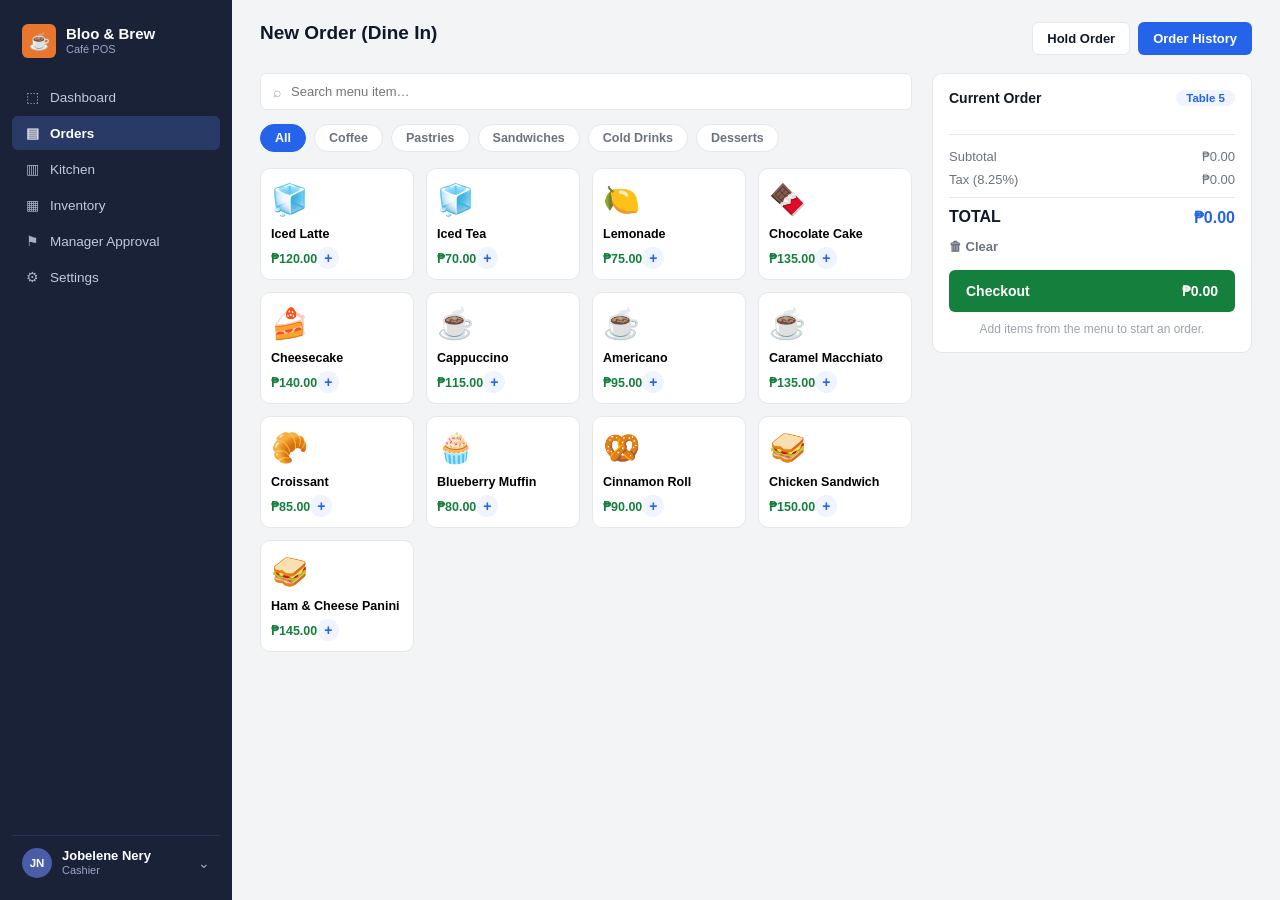
==== Bloom-and-Blew_Cafe/index.html @ b284f9ac "First clean commit" ====
<!DOCTYPE html>
<html lang="en">
<head>
<meta charset="UTF-8">
<meta name="viewport" content="width=device-width, initial-scale=1.0">
<title>Bloo &amp; Brew Café — POS</title>
<link rel="stylesheet" href="style.css">

<!--
  =========================================================================
  BLOO & BREW CAFÉ — POS / RESTAURANT MANAGEMENT MOCKUP
  =========================================================================
  A clickable, front-end-only mockup matching the supplied reference
  layout: a fixed left sidebar plus five main views, switched via simple
  client-side routing (no page reloads, no backend, no build step).

  Pages (see <main id="app">):
    1. #page-orders     -> New Order (Dine In)   — POS / Ordering module
    2. #page-detail      -> Order Details         — single order drill-down
    3. #page-kitchen      -> Kitchen Queue          — Kitchen Order Display module
    4. #page-inventory    -> Inventory              — Inventory Management module
    5. #page-approval     -> Manager Approval        — Approval Workflow module

  Sidebar items with a data-page attribute switch pages via script.js.
  "Order Details" is reached by clicking an order row/card, not from the
  sidebar directly, matching the reference's breadcrumb-style navigation.
  =========================================================================
-->
</head>
<body>

  <div class="app-shell">

    <!-- ===================================================================
         SIDEBAR
         =================================================================== -->
    <aside class="sidebar">
      <div class="brand">
        <span class="brand-icon">☕</span>
        <div class="brand-text">
          <span class="brand-name">Bloo &amp; Brew</span>
          <span class="brand-sub">Café POS</span>
        </div>
      </div>

      <nav class="nav">
        <button class="nav-item" data-page="dashboard">
          <span class="nav-icon">⬚</span> Dashboard
        </button>
        <button class="nav-item active" data-page="orders">
          <span class="nav-icon">▤</span> Orders
        </button>
        <button class="nav-item" data-page="kitchen">
          <span class="nav-icon">▥</span> Kitchen
        </button>
        <button class="nav-item" data-page="inventory">
          <span class="nav-icon">▦</span> Inventory
        </button>
        <button class="nav-item" data-page="approval">
          <span class="nav-icon">⚑</span> Manager Approval
          <span class="nav-badge" id="approval-badge">2</span>
        </button>
        <button class="nav-item" data-page="settings">
          <span class="nav-icon">⚙</span> Settings
        </button>
      </nav>

      <div class="sidebar-user">
        <span class="user-avatar">JN</span>
        <div class="user-text">
          <span class="user-name">Jobelene Nery</span>
          <span class="user-role">Cashier</span>
        </div>
        <span class="user-caret">⌄</span>
      </div>
    </aside>

    <!-- ===================================================================
         MAIN CONTENT — one section per page, toggled by script.js
         =================================================================== -->
    <main id="app" class="main">

      <!-- ============================== PAGE 1: NEW ORDER ============================== -->
      <section id="page-orders" class="page visible">
        <header class="page-header">
          <h1>New Order (Dine In)</h1>
          <div class="page-header-actions">
            <button class="btn btn-outline">Hold Order</button>
            <button class="btn btn-primary">Order History</button>
          </div>
        </header>

        <div class="order-layout">
          <!-- Menu column -->
          <div class="menu-col">
            <div class="search-bar">
              <span class="search-icon">⌕</span>
              <input type="text" placeholder="Search menu item…" id="menu-search">
            </div>

            <div class="category-pills">
              <button class="pill active" data-cat="All">All</button>
              <button class="pill" data-cat="Coffee">Coffee</button>
              <button class="pill" data-cat="Pastries">Pastries</button>
              <button class="pill" data-cat="Sandwiches">Sandwiches</button>
              <button class="pill" data-cat="Cold Drinks">Cold Drinks</button>
              <button class="pill" data-cat="Desserts">Desserts</button>
            </div>

            <div class="menu-grid" id="menu-grid"><!-- populated by script.js --></div>
          </div>

          <!-- Current order column -->
          <div class="order-col">
            <div class="order-col-head">
              <span>Current Order</span>
              <span class="table-chip">Table 5</span>
            </div>

            <div class="order-items" id="order-items"><!-- populated by script.js --></div>

            <div class="order-totals">
              <div class="total-row"><span>Subtotal</span><span id="subtotal">₱0.00</span></div>
              <div class="total-row"><span>Tax (8.25%)</span><span id="tax">₱0.00</span></div>
              <div class="total-row grand"><span>TOTAL</span><span id="grand-total">₱0.00</span></div>
            </div>

            <button class="btn btn-text-only" id="clear-order">🗑 Clear</button>
            <button class="btn btn-checkout" id="checkout-btn">Checkout <span id="checkout-total">₱0.00</span></button>
            <p class="cart-hint" id="cart-hint">Add items from the menu to start an order.</p>
          </div>
        </div>
      </section>

      <!-- ===================================================================
           CASH PAYMENT MODAL
           Opened by the Checkout button. Cash is the only payment method
           wired up end-to-end for this system; entering a tendered amount
           computes change live and confirms the order on submit.
           =================================================================== -->
      <div class="modal-overlay" id="payment-modal">
        <div class="modal-card">
          <div class="modal-head">
            <h2>Cash Payment</h2>
            <button class="modal-close" id="modal-close">✕</button>
          </div>

          <div class="modal-total-row">
            <span>Amount Due</span>
            <span id="modal-total">₱0.00</span>
          </div>

          <label class="modal-label" for="cash-tendered">Cash Tendered</label>
          <input type="number" id="cash-tendered" class="modal-input" placeholder="0.00" min="0" step="0.01">

          <div class="quick-cash-row" id="quick-cash-row"><!-- populated by script.js --></div>

          <div class="modal-total-row change-row">
            <span>Change</span>
            <span id="modal-change">₱0.00</span>
          </div>

          <p class="modal-error" id="modal-error"></p>

          <button class="btn btn-checkout" id="confirm-payment-btn">Confirm Payment &amp; Send to Kitchen</button>
        </div>
      </div>

      <!-- ============================== PAGE 2: ORDER DETAILS ============================== -->
      <section id="page-detail" class="page">
        <header class="page-header">
          <div>
            <button class="back-link" data-page="orders">← Order Details</button>
            <p class="breadcrumb">Orders &gt; Order Details</p>
          </div>
          <div class="page-header-actions">
            <button class="btn btn-outline">🖶 Print</button>
            <button class="btn btn-outline">⋮ More</button>
          </div>
        </header>

        <div class="detail-layout">
          <div class="detail-main">
            <div class="card">
              <div class="detail-top">
                <div>
                  <div class="detail-order-id">
                    Order #<span id="detail-order-id">—</span> <span class="status-pill" id="detail-status-pill">—</span>
                  </div>
                  <p class="detail-meta">🍽 Dine In · <span id="detail-table">—</span> · Cashier: Jobelene Nery</p>
                  <p class="detail-meta">📅 <span id="detail-datetime">—</span></p>
                </div>
                <div class="detail-customer">
                  <span class="detail-label">Customer</span>
                  <span class="detail-customer-name">Walk-in Customer</span>
                </div>
              </div>
            </div>

            <div class="card">
              <h3 class="card-title">Order Items</h3>
              <table class="items-table">
                <thead>
                  <tr><th>Item</th><th>Qty</th><th>Unit Price</th><th>Amount</th></tr>
                </thead>
                <tbody id="detail-items-body"><!-- populated by script.js --></tbody>
              </table>
            </div>

            <div class="two-col">
              <div class="card">
                <h3 class="card-title">Notes</h3>
                <p class="muted">No special notes.</p>
              </div>
              <div class="card">
                <h3 class="card-title">Payment</h3>
                <p class="muted" id="detail-payment-info">No payment yet.</p>
              </div>
            </div>
          </div>

          <div class="detail-side">
            <div class="card">
              <h3 class="card-title">Payment Status <span class="status-pill" id="detail-payment-pill">—</span></h3>
              <div class="total-row"><span>Subtotal</span><span id="detail-subtotal">₱0.00</span></div>
              <div class="total-row"><span>Tax (8.25%)</span><span id="detail-tax">₱0.00</span></div>
              <div class="total-row grand"><span>TOTAL</span><span id="detail-total">₱0.00</span></div>
            </div>

            <div class="card">
              <h3 class="card-title">Order Status</h3>
              <ul class="status-timeline" id="detail-status-timeline">
                <!-- populated by script.js -->
              </ul>
            </div>

            <button class="btn btn-cancel">Cancel Order</button>
          </div>
        </div>
      </section>

      <!-- ============================== PAGE 3: KITCHEN QUEUE ============================== -->
      <section id="page-kitchen" class="page">
        <header class="page-header">
          <h1>☕ Kitchen Queue</h1>
          <div class="page-header-actions">
            <button class="btn btn-outline">Filter ⌄</button>
            <button class="btn btn-icon">🔊</button>
          </div>
        </header>

        <div class="queue-filter-pills">
          <button class="pill active" data-filter="All">All (<span id="count-all">0</span>)</button>
          <button class="pill pill-new" data-filter="sent_to_kitchen">New (<span id="count-new">0</span>)</button>
          <button class="pill pill-prep" data-filter="preparing">Preparing (<span id="count-prep">0</span>)</button>
          <button class="pill pill-ready" data-filter="ready">Ready (<span id="count-ready">0</span>)</button>
        </div>

        <div class="kitchen-grid" id="kitchen-grid"><!-- populated by script.js --></div>

        <p class="last-updated">Last updated: <span id="kitchen-updated">—</span> 🔄</p>
      </section>

      <!-- ============================== PAGE 4: INVENTORY ============================== -->
      <section id="page-inventory" class="page">
        <header class="page-header">
          <h1>📦 Inventory</h1>
          <div class="page-header-actions">
            <button class="btn btn-primary">+ Add Item</button>
          </div>
        </header>

        <div class="queue-filter-pills">
          <button class="pill active" data-invfilter="All">All Items</button>
          <button class="pill pill-low" data-invfilter="Low Stock">Low Stock (<span id="count-low">0</span>)</button>
          <button class="pill pill-out" data-invfilter="Out of Stock">Out of Stock (<span id="count-out">0</span>)</button>
        </div>

        <div class="card">
          <table class="items-table inventory-table">
            <thead>
              <tr><th>Item</th><th>Category</th><th>Stock</th><th>Unit</th><th>Status</th></tr>
            </thead>
            <tbody id="inventory-body"><!-- populated by script.js --></tbody>
          </table>
        </div>

        <a href="#" class="report-link">📊 View Inventory Report</a>
      </section>

      <!-- ============================== PAGE 5: MANAGER APPROVAL ============================== -->
      <section id="page-approval" class="page">
        <header class="page-header">
          <h1>⚑ Manager Approval <span class="nav-badge inline-badge" id="approval-page-badge">0</span></h1>
          <button class="btn btn-icon" id="approval-refresh">🔄</button>
        </header>

        <div class="queue-filter-pills">
          <button class="pill pill-needed active" data-appfilter="needed">Approval Needed (<span id="count-needed">0</span>)</button>
          <button class="pill pill-approved" data-appfilter="approved">Approved (<span id="count-approved">0</span>)</button>
        </div>

        <div class="approval-list" id="approval-list"><!-- populated by script.js --></div>

        <a href="#" class="report-link">View All Alerts</a>
      </section>

      <!-- ============================== PLACEHOLDER PAGES ============================== -->
      <section id="page-dashboard" class="page">
        <header class="page-header"><h1>Dashboard</h1></header>
        <div class="card"><p class="muted">Dashboard view is not part of this mockup's scope.</p></div>
      </section>
      <section id="page-reports" class="page">
        <header class="page-header"><h1>Reports</h1></header>
        <div class="card"><p class="muted">Reports view is not part of this mockup's scope.</p></div>
      </section>
      <section id="page-customers" class="page">
        <header class="page-header"><h1>Customers</h1></header>
        <div class="card"><p class="muted">Customers view is not part of this mockup's scope.</p></div>
      </section>
      <section id="page-settings" class="page">
        <header class="page-header"><h1>Settings</h1></header>
        <div class="card"><p class="muted">Settings view is not part of this mockup's scope.</p></div>
      </section>

    </main>
  </div>

  <script src="db.js"></script>
  <script src="script.js"></script>
</body>
</html>
---- Bloom-and-Blew_Cafe/style.css ----
/* ===========================================================================
   BLOO & BREW CAFÉ — POS MOCKUP STYLES
   ===========================================================================
   Structure:
     1. Design tokens
     2. App shell / sidebar
     3. Page header + shared components (buttons, cards, pills, tables)
     4. Page 1: New Order
     5. Page 2: Order Details
     6. Page 3: Kitchen Queue
     7. Page 4: Inventory
     8. Page 5: Manager Approval
   =========================================================================== */

:root {
  --bg-page: #F3F4F6;
  --bg-surface: #FFFFFF;
  --bg-muted: #F8F9FA;
  --border: #E5E7EB;
  --text-primary: #111827;
  --text-secondary: #6B7280;
  --text-tertiary: #9CA3AF;

  --navy: #1A2238;
  --navy-light: #232C47;

  --accent: #2563EB;
  --accent-bg: #EFF4FF;

  --success: #15803D;
  --success-bg: #DCFCE7;

  --warning: #B45309;
  --warning-bg: #FEF3C7;

  --danger: #B91C1C;
  --danger-bg: #FEE2E2;

  --radius-sm: 6px;
  --radius-md: 10px;
  --radius-lg: 14px;
}

* { box-sizing: border-box; }

body {
  margin: 0;
  background: var(--bg-page);
  color: var(--text-primary);
  font-family: -apple-system, "Segoe UI", Roboto, Helvetica, Arial, sans-serif;
  font-size: 14px;
}

/* ---------------------------------------------------------------------
   2. APP SHELL / SIDEBAR
   --------------------------------------------------------------------- */
.app-shell {
  display: flex;
  min-height: 100vh;
}

.sidebar {
  width: 232px;
  flex-shrink: 0;
  background: var(--navy);
  color: #fff;
  display: flex;
  flex-direction: column;
  padding: 18px 12px;
}

.brand {
  display: flex;
  align-items: center;
  gap: 10px;
  padding: 6px 10px 22px;
}
.brand-icon {
  width: 34px; height: 34px;
  border-radius: var(--radius-sm);
  background: #E8762C;
  display: flex; align-items: center; justify-content: center;
  font-size: 17px;
}
.brand-text { display: flex; flex-direction: column; line-height: 1.2; }
.brand-name { font-weight: 700; font-size: 15px; }
.brand-sub { font-size: 11px; color: #9CA6C5; }

.nav { display: flex; flex-direction: column; gap: 2px; flex: 1; }
.nav-item {
  display: flex; align-items: center; gap: 10px;
  width: 100%;
  text-align: left;
  background: transparent;
  border: none;
  color: #C3C9DC;
  padding: 9px 12px;
  border-radius: var(--radius-sm);
  font-size: 13.5px;
  cursor: pointer;
  position: relative;
  white-space: nowrap;
}
.nav-item:hover { background: var(--navy-light); color: #fff; }
.nav-item.active { background: #2A3A66; color: #fff; font-weight: 600; }
.nav-icon { width: 16px; display: inline-block; text-align: center; opacity: 0.85; }
.nav-badge {
  margin-left: auto;
  background: #DC2626;
  color: #fff;
  font-size: 11px;
  font-weight: 700;
  border-radius: 999px;
  padding: 1px 7px;
}

.sidebar-user {
  display: flex; align-items: center; gap: 10px;
  padding: 12px 10px 4px;
  border-top: 1px solid #2A3357;
  margin-top: 10px;
}
.user-avatar {
  width: 30px; height: 30px;
  border-radius: 50%;
  background: #4B5DA8;
  display: flex; align-items: center; justify-content: center;
  font-size: 11.5px; font-weight: 700;
  flex-shrink: 0;
}
.user-text { display: flex; flex-direction: column; line-height: 1.25; flex: 1; min-width: 0; }
.user-name { font-size: 13px; font-weight: 600; color: #fff; }
.user-role { font-size: 11px; color: #9CA6C5; }
.user-caret { color: #9CA6C5; }

/* ---------------------------------------------------------------------
   3. MAIN / SHARED COMPONENTS
   --------------------------------------------------------------------- */
.main { flex: 1; padding: 22px 28px; min-width: 0; }

.page { display: none; }
.page.visible { display: block; }

.page-header {
  display: flex;
  justify-content: space-between;
  align-items: flex-start;
  margin-bottom: 18px;
  gap: 12px;
  flex-wrap: wrap;
}
.page-header h1 { font-size: 19px; font-weight: 700; margin: 0; }
.page-header-actions { display: flex; gap: 8px; }

.back-link {
  background: none; border: none; cursor: pointer;
  font-size: 19px; font-weight: 700; color: var(--text-primary);
  padding: 0; display: flex; align-items: center; gap: 6px;
}
.breadcrumb { font-size: 12px; color: var(--text-tertiary); margin: 2px 0 0; }

.btn {
  font-size: 13px;
  font-weight: 600;
  border-radius: var(--radius-sm);
  padding: 8px 14px;
  cursor: pointer;
  border: 1px solid transparent;
  display: inline-flex; align-items: center; gap: 6px;
}
.btn-outline { background: #fff; border-color: var(--border); color: var(--text-primary); }
.btn-primary { background: var(--accent); color: #fff; }
.btn-icon { background: #fff; border-color: var(--border); padding: 8px 10px; }
.btn-cancel { background: #fff; border-color: #FCA5A5; color: var(--danger); width: 100%; padding: 10px; }
.btn-text-only { background: none; border: none; color: var(--text-secondary); padding: 8px 0; }

.card {
  background: var(--bg-surface);
  border: 1px solid var(--border);
  border-radius: var(--radius-md);
  padding: 16px 18px;
  margin-bottom: 16px;
}
.card-title { font-size: 14px; font-weight: 700; margin: 0 0 10px; display: flex; align-items: center; gap: 8px; }
.muted { color: var(--text-secondary); font-size: 13px; margin: 0; }

.pill {
  background: #fff;
  border: 1px solid var(--border);
  color: var(--text-secondary);
  font-size: 12.5px;
  font-weight: 600;
  padding: 6px 14px;
  border-radius: 999px;
  cursor: pointer;
}
.pill.active { background: var(--accent); color: #fff; border-color: var(--accent); }
.pill-new.active, .pill-new { color: var(--warning); }
.pill-prep.active, .pill-prep { color: var(--accent); }
.pill-ready.active, .pill-ready { color: var(--success); }
.pill-low.active, .pill-low { color: var(--warning); }
.pill-out.active, .pill-out { color: var(--danger); }
.pill-needed.active { background: var(--danger); border-color: var(--danger); }
.pill-approved.active { background: var(--success); border-color: var(--success); }

.queue-filter-pills, .category-pills { display: flex; gap: 8px; margin-bottom: 16px; flex-wrap: wrap; }

.items-table { width: 100%; border-collapse: collapse; font-size: 13px; }
.items-table th {
  text-align: left;
  color: var(--text-tertiary);
  font-weight: 600;
  font-size: 11.5px;
  text-transform: uppercase;
  letter-spacing: 0.02em;
  padding: 8px 10px;
  border-bottom: 1px solid var(--border);
}
.items-table td { padding: 10px 10px; border-bottom: 1px solid var(--border); }
.items-table tr:last-child td { border-bottom: none; }

.status-pill {
  display: inline-block;
  font-size: 11px;
  font-weight: 700;
  padding: 2px 10px;
  border-radius: 999px;
  margin-left: 8px;
}
.status-progress { background: var(--accent-bg); color: var(--accent); }
.status-unpaid { background: var(--warning-bg); color: var(--warning); }
.status-paid { background: var(--success-bg); color: var(--success); }
.status-instock { background: var(--success-bg); color: var(--success); }
.status-lowstock { background: var(--warning-bg); color: var(--warning); }
.status-outofstock { background: var(--danger-bg); color: var(--danger); }

.report-link { color: var(--accent); font-size: 13px; font-weight: 600; text-decoration: none; }

.nav-badge.inline-badge { vertical-align: middle; margin-left: 6px; }

/* ---------------------------------------------------------------------
   4. PAGE 1 — NEW ORDER
   --------------------------------------------------------------------- */
.order-layout { display: grid; grid-template-columns: 1fr 320px; gap: 20px; align-items: start; }

.search-bar {
  display: flex; align-items: center; gap: 8px;
  background: #fff; border: 1px solid var(--border); border-radius: var(--radius-sm);
  padding: 9px 12px; margin-bottom: 14px;
}
.search-icon { color: var(--text-tertiary); }
.search-bar input { border: none; outline: none; flex: 1; font-size: 13px; background: transparent; }

.menu-grid { display: grid; grid-template-columns: repeat(4, 1fr); gap: 12px; }
.menu-item {
  background: #fff; border: 1px solid var(--border); border-radius: var(--radius-md);
  padding: 10px; cursor: pointer; text-align: left;
  display: flex; flex-direction: column; gap: 6px;
}
.menu-item:hover { border-color: var(--accent); }
.menu-item-emoji { font-size: 30px; line-height: 1; text-align: center; padding: 6px 0; }
.menu-item-name { font-size: 12.5px; font-weight: 600; }
.menu-item-row { display: flex; justify-content: space-between; align-items: center; }
.menu-item-price { color: var(--success); font-size: 12.5px; font-weight: 700; }
.menu-item-add {
  width: 22px; height: 22px; border-radius: 50%;
  background: var(--accent-bg); color: var(--accent);
  display: flex; align-items: center; justify-content: center;
  font-weight: 700; font-size: 14px;
}

.order-col {
  background: #fff; border: 1px solid var(--border); border-radius: var(--radius-md);
  padding: 16px; display: flex; flex-direction: column;
}
.order-col-head { display: flex; justify-content: space-between; align-items: center; font-weight: 700; margin-bottom: 12px; }
.table-chip { background: var(--accent-bg); color: var(--accent); font-size: 11.5px; font-weight: 700; padding: 2px 10px; border-radius: 999px; }

.order-items { display: flex; flex-direction: column; gap: 10px; max-height: 280px; overflow-y: auto; margin-bottom: 12px; }
.order-line { display: flex; justify-content: space-between; align-items: center; gap: 8px; font-size: 12.5px; }
.order-line-name { font-weight: 600; flex: 1; }
.qty-stepper { display: flex; align-items: center; gap: 6px; }
.qty-stepper button {
  width: 20px; height: 20px; border-radius: 50%; border: 1px solid var(--border);
  background: #fff; cursor: pointer; font-size: 12px; line-height: 1;
}
.order-line-price { font-weight: 700; width: 50px; text-align: right; }

.order-totals { border-top: 1px solid var(--border); padding-top: 10px; margin-top: 4px; }
.total-row { display: flex; justify-content: space-between; font-size: 13px; padding: 4px 0; color: var(--text-secondary); }
.total-row.grand { font-size: 16px; font-weight: 700; color: var(--text-primary); border-top: 1px solid var(--border); margin-top: 6px; padding-top: 10px; }
.total-row.grand span:last-child { color: var(--accent); }

.btn-checkout {
  background: var(--success); color: #fff; width: 100%;
  justify-content: space-between; padding: 12px 16px; font-size: 14px; margin-top: 8px;
}

.cart-hint { font-size: 12px; color: var(--text-tertiary); text-align: center; margin: 10px 0 0; }

/* ---------------------------------------------------------------------
   4b. CASH PAYMENT MODAL
   --------------------------------------------------------------------- */
.modal-overlay {
  display: none;
  position: fixed; inset: 0;
  background: rgba(17, 24, 39, 0.5);
  align-items: center; justify-content: center;
  z-index: 100;
}
.modal-overlay.visible { display: flex; }

.modal-card {
  background: #fff; border-radius: var(--radius-lg);
  padding: 22px 24px; width: 360px; max-width: 92vw;
  box-shadow: 0 20px 50px rgba(0,0,0,0.25);
}
.modal-head { display: flex; justify-content: space-between; align-items: center; margin-bottom: 14px; }
.modal-head h2 { font-size: 16px; margin: 0; }
.modal-close { background: none; border: none; font-size: 16px; cursor: pointer; color: var(--text-tertiary); }

.modal-total-row { display: flex; justify-content: space-between; font-size: 15px; font-weight: 700; padding: 6px 0; }
.modal-total-row.change-row { color: var(--success); border-top: 1px solid var(--border); margin-top: 10px; padding-top: 12px; }

.modal-label { font-size: 12px; color: var(--text-secondary); font-weight: 600; display: block; margin: 10px 0 4px; }
.modal-input {
  width: 100%; font-size: 18px; font-weight: 700; padding: 10px 12px;
  border: 1px solid var(--border); border-radius: var(--radius-sm);
  outline: none;
}
.modal-input:focus { border-color: var(--accent); }

.quick-cash-row { display: flex; gap: 6px; margin-top: 10px; flex-wrap: wrap; }
.quick-cash-btn {
  flex: 1; min-width: 60px; background: var(--bg-muted); border: 1px solid var(--border); border-radius: var(--radius-sm);
  font-size: 12px; padding: 6px 4px; cursor: pointer; color: var(--text-secondary); font-weight: 600;
}
.quick-cash-btn:hover { border-color: var(--accent); color: var(--accent); }

.modal-error { color: var(--danger); font-size: 12px; min-height: 16px; margin: 8px 0 0; }

/* ---------------------------------------------------------------------
   5. PAGE 2 — ORDER DETAILS
   --------------------------------------------------------------------- */
.detail-layout { display: grid; grid-template-columns: 1fr 300px; gap: 20px; align-items: start; }
.detail-top { display: flex; justify-content: space-between; gap: 16px; }
.detail-order-id { font-size: 16px; font-weight: 700; }
.detail-meta { font-size: 12.5px; color: var(--text-secondary); margin: 6px 0 0; }
.detail-customer { display: flex; flex-direction: column; text-align: right; }
.detail-label { font-size: 11.5px; color: var(--text-tertiary); }
.detail-customer-name { font-weight: 700; font-size: 13.5px; }
.two-col { display: grid; grid-template-columns: 1fr 1fr; gap: 16px; }

.status-timeline { list-style: none; margin: 0; padding: 0; display: flex; flex-direction: column; gap: 14px; }
.status-timeline li { display: flex; align-items: center; gap: 10px; font-size: 12.5px; color: var(--text-tertiary); position: relative; }
.status-timeline .dot {
  width: 20px; height: 20px; border-radius: 50%; background: var(--bg-muted); color: var(--text-tertiary);
  display: flex; align-items: center; justify-content: center; font-size: 10.5px; font-weight: 700; flex-shrink: 0;
}
.status-timeline li.done .dot { background: var(--success); color: #fff; }
.status-timeline li.active .dot { background: var(--accent); color: #fff; }
.status-timeline li.done, .status-timeline li.active { color: var(--text-primary); font-weight: 600; }
.status-timeline .time { margin-left: auto; color: var(--text-tertiary); font-weight: 400; }
.status-timeline .check { color: var(--success); font-weight: 700; }

/* ---------------------------------------------------------------------
   6. PAGE 3 — KITCHEN QUEUE
   --------------------------------------------------------------------- */
.kitchen-grid { display: grid; grid-template-columns: repeat(4, 1fr); gap: 14px; }
.kitchen-card {
  background: #fff; border: 1px solid var(--border); border-radius: var(--radius-md);
  padding: 14px; display: flex; flex-direction: column; gap: 10px;
}
.kitchen-card.new { border-color: #FDE68A; background: #FFFBEB; }
.kitchen-card.ready { border-color: #BBF7D0; background: #F0FDF4; }
.kitchen-card-head { display: flex; justify-content: space-between; font-weight: 700; font-size: 13px; }
.kitchen-card-head .time { color: var(--text-tertiary); font-weight: 400; font-size: 12px; }
.kitchen-card-meta { font-size: 11.5px; color: var(--text-tertiary); margin: -4px 0 0; }
.kitchen-card-items { list-style: none; margin: 0; padding: 0; font-size: 12.5px; color: var(--text-secondary); display: flex; flex-direction: column; gap: 3px; }
.kitchen-card-customer { font-size: 11.5px; color: var(--text-tertiary); }
.kitchen-elapsed { font-size: 12px; color: var(--accent); font-weight: 600; }
.kitchen-card .btn { width: 100%; justify-content: center; margin-top: auto; }
.btn-start { background: #E8762C; color: #fff; }
.btn-serve { background: var(--success); color: #fff; }
.ready-tag { background: var(--success-bg); color: var(--success); font-size: 12px; font-weight: 700; text-align: center; padding: 6px; border-radius: var(--radius-sm); }

.last-updated { color: var(--text-tertiary); font-size: 12px; text-align: center; margin-top: 18px; }

/* ---------------------------------------------------------------------
   7. PAGE 4 — INVENTORY
   --------------------------------------------------------------------- */
.inventory-table td:first-child { font-weight: 600; }

/* ---------------------------------------------------------------------
   8. PAGE 5 — MANAGER APPROVAL
   --------------------------------------------------------------------- */
.approval-list { display: flex; flex-direction: column; gap: 14px; }
.approval-card {
  background: #fff; border-radius: var(--radius-md); padding: 16px 18px;
  border: 1px solid var(--border);
}
.approval-card.low { border-color: #FECACA; background: #FEF2F2; }
.approval-card.out { border-color: #FECACA; background: #FEF2F2; }
.approval-head { display: flex; justify-content: space-between; align-items: baseline; margin-bottom: 8px; }
.approval-title { font-weight: 700; font-size: 14px; display: flex; align-items: center; gap: 6px; color: var(--danger); }
.approval-time { font-size: 11.5px; color: var(--text-tertiary); }
.approval-list-items { margin: 8px 0 12px; padding-left: 18px; font-size: 13px; color: var(--text-primary); }
.approval-text { font-size: 13px; color: var(--text-primary); margin: 8px 0 12px; }
.approval-actions { display: flex; justify-content: flex-end; gap: 8px; }
.btn-approve { background: var(--success); color: #fff; }

/* ---------------------------------------------------------------------
   Responsive
   --------------------------------------------------------------------- */
@media (max-width: 980px) {
  .order-layout, .detail-layout { grid-template-columns: 1fr; }
  .menu-grid { grid-template-columns: repeat(2, 1fr); }
  .kitchen-grid { grid-template-columns: repeat(2, 1fr); }
}
@media (max-width: 640px) {
  .app-shell { flex-direction: column; }
  .sidebar { width: 100%; flex-direction: row; overflow-x: auto; }
  .nav { flex-direction: row; }
  .sidebar-user, .brand-text { display: none; }
}
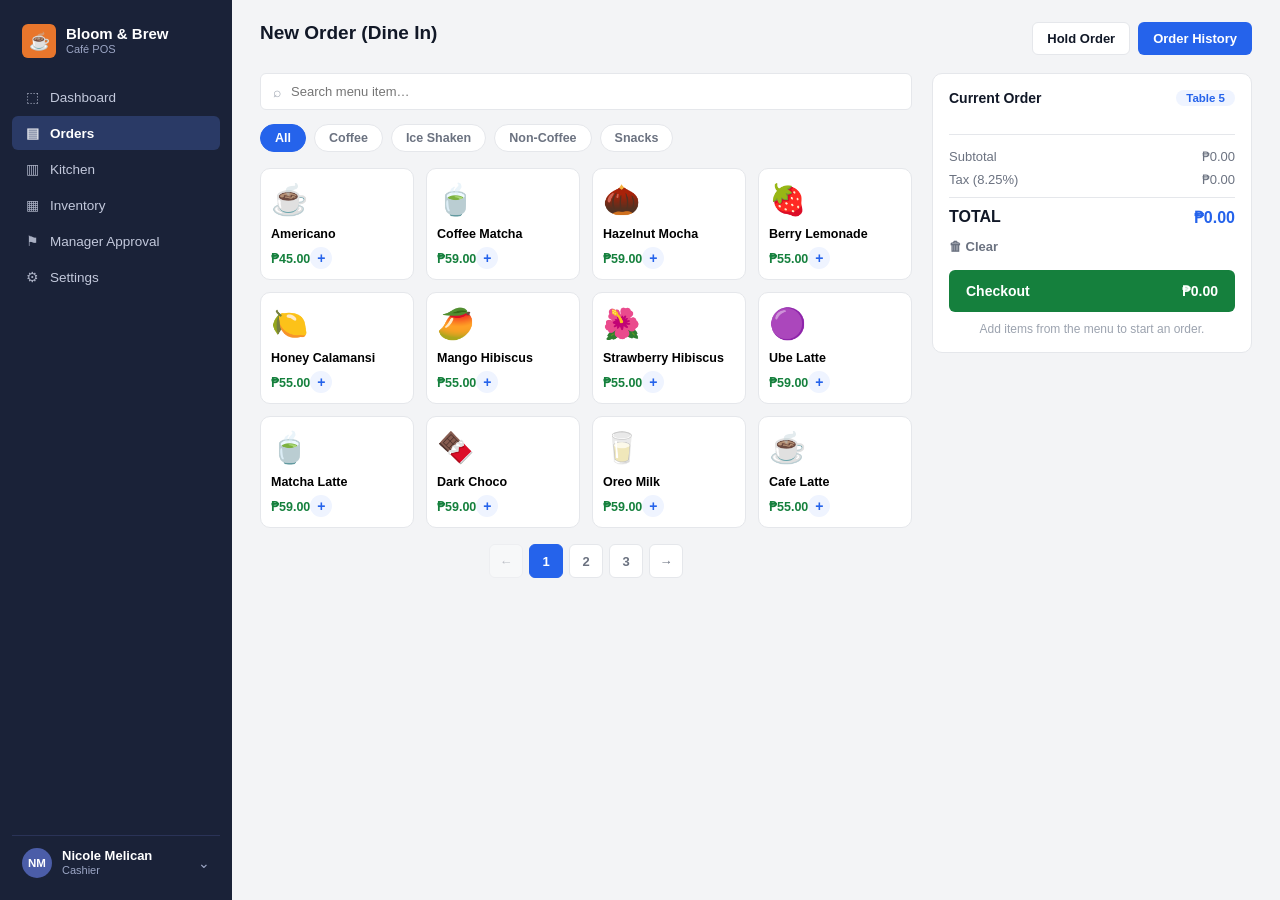
==== commit 45698e1e: "add Value" ====
--- a/Bloom-and-Blew_Cafe/index.html
+++ b/Bloom-and-Blew_Cafe/index.html
@@ -3,7 +3,7 @@
 <head>
 <meta charset="UTF-8">
 <meta name="viewport" content="width=device-width, initial-scale=1.0">
-<title>Bloo &amp; Brew Café — POS</title>
+<title>Bloom &amp; Brew Café — POS</title>
 <link rel="stylesheet" href="style.css">
 
 <!--
@@ -38,7 +38,7 @@
       <div class="brand">
         <span class="brand-icon">☕</span>
         <div class="brand-text">
-          <span class="brand-name">Bloo &amp; Brew</span>
+          <span class="brand-name">Bloom &amp; Brew</span>
           <span class="brand-sub">Café POS</span>
         </div>
       </div>
@@ -52,9 +52,11 @@
         </button>
         <button class="nav-item" data-page="kitchen">
           <span class="nav-icon">▥</span> Kitchen
+          <span class="nav-badge hidden" id="kitchen-badge">0</span>
         </button>
         <button class="nav-item" data-page="inventory">
           <span class="nav-icon">▦</span> Inventory
+          <span class="nav-badge hidden" id="inventory-badge">0</span>
         </button>
         <button class="nav-item" data-page="approval">
           <span class="nav-icon">⚑</span> Manager Approval
@@ -66,9 +68,9 @@
       </nav>
 
       <div class="sidebar-user">
-        <span class="user-avatar">JN</span>
+        <span class="user-avatar">NM</span>
         <div class="user-text">
-          <span class="user-name">Jobelene Nery</span>
+          <span class="user-name">Nicole Melican</span>
           <span class="user-role">Cashier</span>
         </div>
         <span class="user-caret">⌄</span>
@@ -101,13 +103,13 @@
             <div class="category-pills">
               <button class="pill active" data-cat="All">All</button>
               <button class="pill" data-cat="Coffee">Coffee</button>
-              <button class="pill" data-cat="Pastries">Pastries</button>
-              <button class="pill" data-cat="Sandwiches">Sandwiches</button>
-              <button class="pill" data-cat="Cold Drinks">Cold Drinks</button>
-              <button class="pill" data-cat="Desserts">Desserts</button>
+              <button class="pill" data-cat="Ice Shaken">Ice Shaken</button>
+              <button class="pill" data-cat="Non-Coffee">Non-Coffee</button>
+              <button class="pill" data-cat="Snacks">Snacks</button>
             </div>
 
             <div class="menu-grid" id="menu-grid"><!-- populated by script.js --></div>
+            <div class="pagination" id="menu-pagination"></div>
           </div>
 
           <!-- Current order column -->
@@ -187,7 +189,7 @@
                   <div class="detail-order-id">
                     Order #<span id="detail-order-id">—</span> <span class="status-pill" id="detail-status-pill">—</span>
                   </div>
-                  <p class="detail-meta">🍽 Dine In · <span id="detail-table">—</span> · Cashier: Jobelene Nery</p>
+                  <p class="detail-meta">🍽 Dine In · <span id="detail-table">—</span> · Cashier: Nicole Melican</p>
                   <p class="detail-meta">📅 <span id="detail-datetime">—</span></p>
                 </div>
                 <div class="detail-customer">
@@ -285,7 +287,6 @@
           </table>
         </div>
 
-        <a href="#" class="report-link">📊 View Inventory Report</a>
       </section>
 
       <!-- ============================== PAGE 5: MANAGER APPROVAL ============================== -->
@@ -302,17 +303,19 @@
 
         <div class="approval-list" id="approval-list"><!-- populated by script.js --></div>
 
-        <a href="#" class="report-link">View All Alerts</a>
       </section>
 
       <!-- ============================== PLACEHOLDER PAGES ============================== -->
       <section id="page-dashboard" class="page">
-        <header class="page-header"><h1>Dashboard</h1></header>
-        <div class="card"><p class="muted">Dashboard view is not part of this mockup's scope.</p></div>
-      </section>
-      <section id="page-reports" class="page">
-        <header class="page-header"><h1>Reports</h1></header>
-        <div class="card"><p class="muted">Reports view is not part of this mockup's scope.</p></div>
+        <header class="page-header">
+          <h1>Dashboard</h1>
+        </header>
+
+        <div class="dashboard-stats" id="dashboard-stats"></div>
+
+        <h2 class="dashboard-section-title">Menu Items</h2>
+        <div class="dashboard-menu-grid" id="dashboard-menu-grid"></div>
+        <div class="pagination" id="dashboard-pagination"></div>
       </section>
       <section id="page-customers" class="page">
         <header class="page-header"><h1>Customers</h1></header>
--- a/Bloom-and-Blew_Cafe/style.css
+++ b/Bloom-and-Blew_Cafe/style.css
@@ -113,6 +113,7 @@
   border-radius: 999px;
   padding: 1px 7px;
 }
+.nav-badge.hidden { display: none; }
 
 .sidebar-user {
   display: flex; align-items: center; gap: 10px;
@@ -233,8 +234,6 @@
 .status-instock { background: var(--success-bg); color: var(--success); }
 .status-lowstock { background: var(--warning-bg); color: var(--warning); }
 .status-outofstock { background: var(--danger-bg); color: var(--danger); }
-
-.report-link { color: var(--accent); font-size: 13px; font-weight: 600; text-decoration: none; }
 
 .nav-badge.inline-badge { vertical-align: middle; margin-left: 6px; }
 
@@ -410,12 +409,83 @@
 .btn-approve { background: var(--success); color: #fff; }
 
 /* ---------------------------------------------------------------------
+   9. DASHBOARD
+   --------------------------------------------------------------------- */
+.dashboard-stats {
+  display: grid;
+  grid-template-columns: repeat(4, 1fr);
+  gap: 14px;
+  margin-bottom: 24px;
+}
+.stat-card {
+  background: var(--bg-surface);
+  border: 1px solid var(--border);
+  border-radius: var(--radius-md);
+  padding: 16px 18px;
+}
+.stat-label { font-size: 12px; color: var(--text-secondary); font-weight: 600; margin-bottom: 4px; }
+.stat-value { font-size: 22px; font-weight: 700; color: var(--text-primary); }
+
+.dashboard-section-title { font-size: 16px; font-weight: 700; margin: 0 0 14px; }
+
+.dashboard-menu-grid {
+  display: grid;
+  grid-template-columns: repeat(4, 1fr);
+  gap: 14px;
+}
+.dashboard-item-card {
+  background: var(--bg-surface);
+  border: 1px solid var(--border);
+  border-radius: var(--radius-md);
+  padding: 14px 16px;
+  display: flex;
+  align-items: center;
+  gap: 14px;
+}
+.dashboard-item-emoji { font-size: 32px; line-height: 1; flex-shrink: 0; }
+.dashboard-item-info { flex: 1; min-width: 0; }
+.dashboard-item-name { font-size: 13.5px; font-weight: 700; }
+.dashboard-item-cat { font-size: 11.5px; color: var(--text-tertiary); }
+.dashboard-item-price { font-size: 13px; font-weight: 700; color: var(--success); margin-top: 2px; }
+.dashboard-order-btn { flex-shrink: 0; }
+
+/* ---------------------------------------------------------------------
+   10. PAGINATION
+   --------------------------------------------------------------------- */
+.pagination {
+  display: flex;
+  justify-content: center;
+  align-items: center;
+  gap: 6px;
+  margin-top: 16px;
+}
+.page-btn {
+  min-width: 34px;
+  height: 34px;
+  border: 1px solid var(--border);
+  border-radius: var(--radius-sm);
+  background: #fff;
+  color: var(--text-secondary);
+  font-size: 13px;
+  font-weight: 600;
+  cursor: pointer;
+  display: inline-flex;
+  align-items: center;
+  justify-content: center;
+}
+.page-btn:hover:not(:disabled) { border-color: var(--accent); color: var(--accent); }
+.page-btn.active { background: var(--accent); color: #fff; border-color: var(--accent); }
+.page-btn:disabled { opacity: 0.4; cursor: default; }
+
+/* ---------------------------------------------------------------------
    Responsive
    --------------------------------------------------------------------- */
 @media (max-width: 980px) {
   .order-layout, .detail-layout { grid-template-columns: 1fr; }
   .menu-grid { grid-template-columns: repeat(2, 1fr); }
   .kitchen-grid { grid-template-columns: repeat(2, 1fr); }
+  .dashboard-stats { grid-template-columns: repeat(2, 1fr); }
+  .dashboard-menu-grid { grid-template-columns: repeat(2, 1fr); }
 }
 @media (max-width: 640px) {
   .app-shell { flex-direction: column; }
